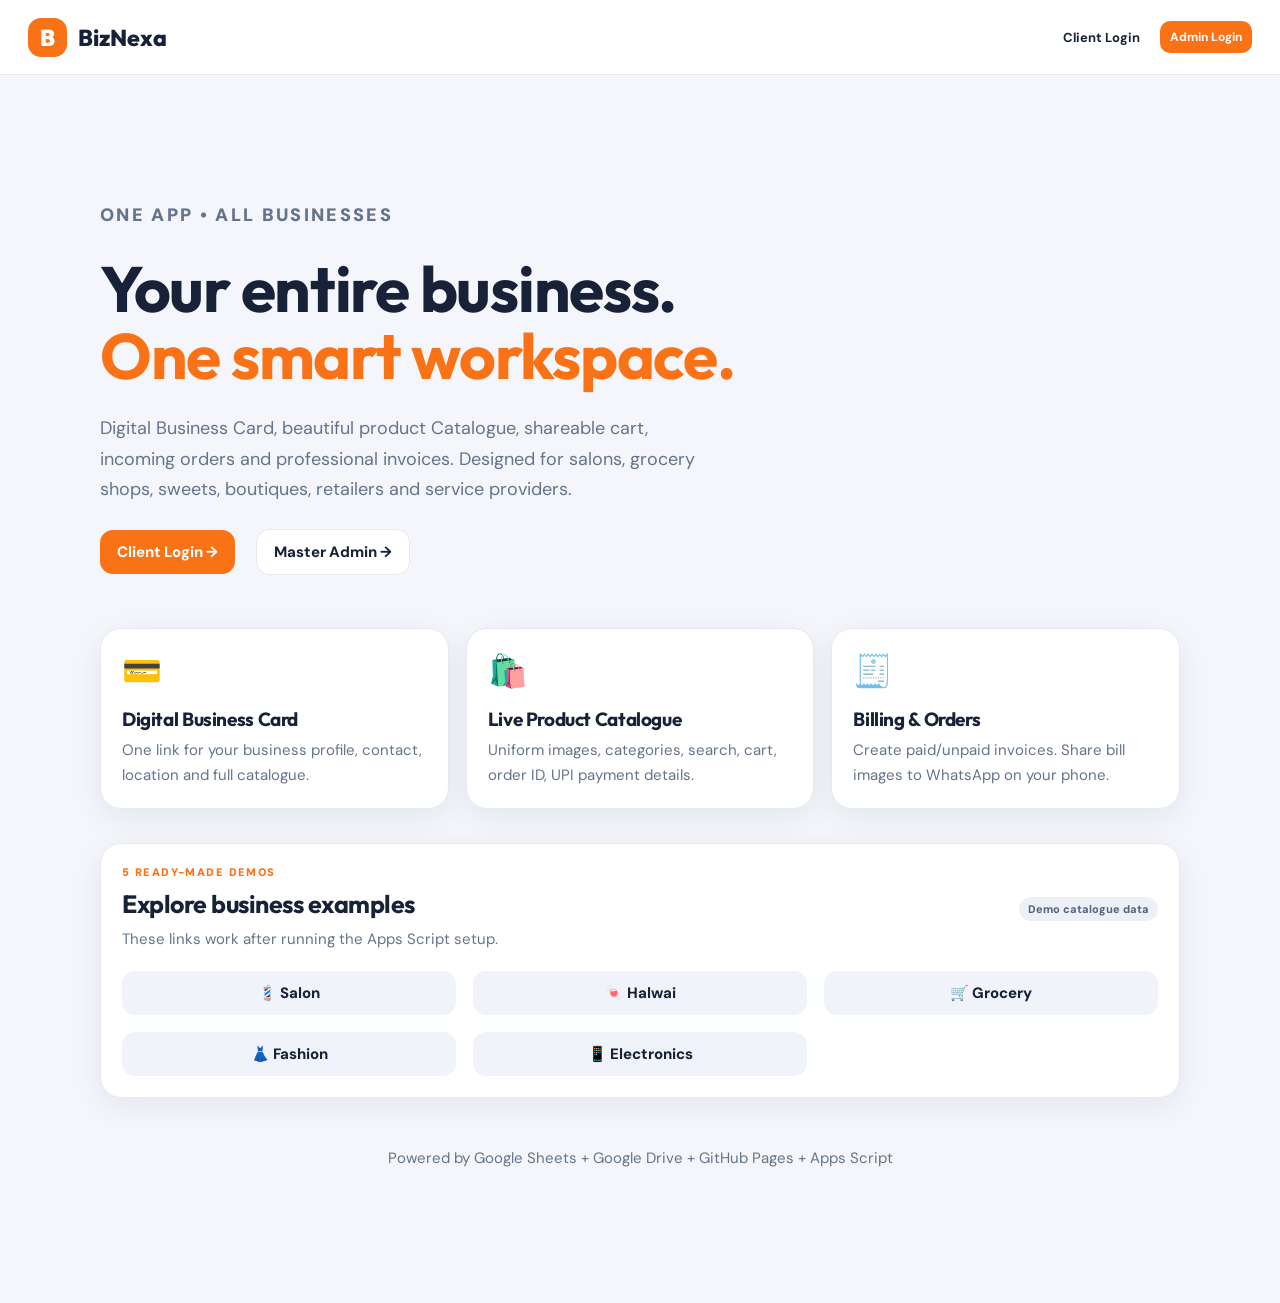
==== index.html @ fbf1768d "Add files via upload" ====
<!DOCTYPE html><html lang="en"><head><meta charset="UTF-8"><meta name="viewport" content="width=device-width,initial-scale=1,viewport-fit=cover"><meta name="theme-color" content="#f97316"><title>BizNexa — Business Card · Catalogue · Billing</title><link rel="icon" href="icon-192.png"><link rel="manifest" href="manifest.webmanifest"><link rel="stylesheet" href="style.css"></head><body>
<header class="topbar"><a href="index.html" class="brand"><span class="brandmark">B</span> BizNexa</a><div class="navlinks"><a href="login.html">Client Login</a><a href="admin.html" class="btn small" style="color:#fff">Admin Login</a></div></header>
<main class="container"><section class="hero"><p class="eyebrow">ONE APP • ALL BUSINESSES</p><h1>Your entire business.<br><span class="highlight">One smart workspace.</span></h1><p>Digital Business Card, beautiful product Catalogue, shareable cart, incoming orders and professional invoices. Designed for salons, grocery shops, sweets, boutiques, retailers and service providers.</p><div class="flex wrap"><a class="btn" href="login.html">Client Login →</a><a class="btn ghost" href="admin.html">Master Admin →</a></div></section>
<section class="grid3" style="margin:8px 0 34px"><div class="card"><div style="font-size:32px;margin-bottom:15px">💳</div><h3>Digital Business Card</h3><p class="subtitle">One link for your business profile, contact, location and full catalogue.</p></div><div class="card"><div style="font-size:32px;margin-bottom:15px">🛍️</div><h3>Live Product Catalogue</h3><p class="subtitle">Uniform images, categories, search, cart, order ID, UPI payment details.</p></div><div class="card"><div style="font-size:32px;margin-bottom:15px">🧾</div><h3>Billing & Orders</h3><p class="subtitle">Create paid/unpaid invoices. Share bill images to WhatsApp on your phone.</p></div></section>
<div class="card" style="margin-bottom:40px"><div class="between wrap"><div><div class="eyebrow">5 READY-MADE DEMOS</div><h2>Explore business examples</h2><p class="subtitle">These links work after running the Apps Script setup.</p></div><span class="pill">Demo catalogue data</span></div><div class="grid3" style="margin-top:19px"><a class="btn secondary" href="card.html?id=DC0001">💈 Salon</a><a class="btn secondary" href="card.html?id=DC0002">🍬 Halwai</a><a class="btn secondary" href="card.html?id=DC0003">🛒 Grocery</a><a class="btn secondary" href="card.html?id=DC0004">👗 Fashion</a><a class="btn secondary" href="card.html?id=DC0005">📱 Electronics</a></div></div><p class="center muted" style="padding:10px 0 30px">Powered by Google Sheets + Google Drive + GitHub Pages + Apps Script</p></main>
<script src="config.js"></script><script src="shared.js"></script><script>BX.registerSW();</script></body></html>
---- style.css ----
@import url('https://fonts.googleapis.com/css2?family=DM+Sans:wght@400;500;600;700;800&family=Outfit:wght@400;500;600;700;800&display=swap');
:root{--accent:#f97316;--accent-deep:#ea580c;--ink:#172238;--muted:#64748b;--bg:#f4f6fb;--card:#fff;--line:#e5eaf2;--shadow:0 8px 30px rgba(20,35,60,.07);--light:#fff3e9;--hero-gradient:linear-gradient(125deg,#c2410c,#fb923c);--profile-radius:20px;--avatar-radius:19px;--hero-height:207px}

:root[data-theme=ocean]{--accent:#0e81bc;--accent-deep:#056393;--light:#e6f5ff;--hero-gradient:linear-gradient(145deg,#003b72,#0ea5e9);--profile-radius:27px;--avatar-radius:27px;--hero-height:223px}
:root[data-theme=emerald]{--accent:#059669;--accent-deep:#047857;--light:#e5fff3;--hero-gradient:linear-gradient(110deg,#064e3b,#34d399);--profile-radius:12px;--avatar-radius:50%;--hero-height:190px}
:root[data-theme=rose]{--accent:#df4d83;--accent-deep:#be2861;--light:#fff0f6;--hero-gradient:linear-gradient(140deg,#881337,#fb7185);--profile-radius:30px;--avatar-radius:50%;--hero-height:228px}
:root[data-theme=slate]{--accent:#475569;--accent-deep:#1e293b;--light:#eff3f8;--hero-gradient:linear-gradient(125deg,#0f172a,#64748b);--profile-radius:5px;--avatar-radius:9px;--hero-height:185px}
:root[data-theme=violet]{--accent:#8455d7;--accent-deep:#6d36bd;--light:#f4edff;--hero-gradient:linear-gradient(145deg,#4c1d95,#c084fc);--profile-radius:30px;--avatar-radius:50%;--hero-height:224px}
:root[data-theme=royal]{--accent:#2948b9;--accent-deep:#17276f;--light:#ecf0ff;--hero-gradient:linear-gradient(115deg,#121957,#304fd5 74%,#cbb16c);--profile-radius:8px;--avatar-radius:8px;--hero-height:240px}
:root[data-theme=crimson]{--accent:#cf3046;--accent-deep:#901c32;--light:#fff0ef;--hero-gradient:linear-gradient(135deg,#570a20,#ec5a53);--profile-radius:15px;--avatar-radius:50%;--hero-height:216px}
:root[data-theme=mint]{--accent:#078c85;--accent-deep:#046761;--light:#e5faf5;--hero-gradient:linear-gradient(135deg,#0d6d66,#8ce4c8);--profile-radius:33px;--avatar-radius:24px;--hero-height:194px}
:root[data-theme=midnight]{--accent:#1b728c;--accent-deep:#105369;--light:#e8f7fa;--hero-gradient:linear-gradient(130deg,#070e26,#193d5d 65%,#09a0b4);--profile-radius:7px;--avatar-radius:7px;--hero-height:245px}
*{box-sizing:border-box}html{scroll-behavior:smooth}body{margin:0;background:var(--bg);color:var(--ink);font:15px 'DM Sans',system-ui,-apple-system,sans-serif}h1,h2,h3,h4,p{margin:0}h1,h2,h3,h4{font-family:'Outfit','DM Sans',sans-serif;letter-spacing:-.02em}h1{font-size:35px}h2{font-size:25px}h3{font-size:19px}small{font-size:12px}a{color:inherit;text-decoration:none}button,input,select,textarea{font:inherit}button{cursor:pointer}button:disabled{opacity:.52;cursor:not-allowed}input,select,textarea{background:#fff;border:1px solid #dce3ee;border-radius:13px;padding:12px 13px;width:100%;color:var(--ink);outline:none}textarea{min-height:82px;resize:vertical}input:focus,select:focus,textarea:focus{border-color:var(--accent);box-shadow:0 0 0 3px var(--light)}label{display:block;margin-bottom:6px;color:#344257;font-size:13px;font-weight:700}.formfield{margin-bottom:14px}.two-col{display:grid;grid-template-columns:repeat(2,minmax(0,1fr));gap:13px}.three-col{display:grid;grid-template-columns:repeat(3,minmax(0,1fr));gap:13px}.full{grid-column:1/-1}.btn{border:0;display:inline-flex;justify-content:center;align-items:center;gap:8px;padding:12px 17px;border-radius:13px;background:var(--accent);color:#fff;font-weight:800;text-align:center;transition:.15s;white-space:nowrap}.btn:hover{filter:brightness(.96);transform:translateY(-1px)}.btn.secondary{color:var(--ink);background:#f0f3f9}.btn.ghost{border:1px solid var(--line);background:#fff;color:var(--ink)}.btn.outline{background:transparent;color:var(--accent);border:1px solid var(--accent)}.btn.danger{background:#fce8e8;color:#ba3333}.btn.green{background:#16a34a}.btn.small{font-size:12px;padding:8px 10px;border-radius:10px}.btn.wide{width:100%}.pill{display:inline-flex;align-items:center;border-radius:40px;padding:5px 9px;background:#edf1f7;color:#53657e;font-size:11px;font-weight:800}.pill.good{background:#e0f6e9;color:#0b8a56}.pill.bad{background:#fee7e7;color:#b53333}.pill.warn{background:#fff0db;color:#ae7013}.muted{color:var(--muted)}.accent{color:var(--accent)}.hide{display:none!important}.container{max-width:1120px;margin:0 auto;padding:27px 20px 105px}.narrow{max-width:530px;margin:auto}.card{background:var(--card);border:1px solid var(--line);border-radius:21px;padding:21px;box-shadow:var(--shadow)}.stack{display:flex;flex-direction:column;gap:15px}.flex{display:flex;gap:12px;align-items:center}.between{display:flex;justify-content:space-between;align-items:center;gap:12px}.wrap{flex-wrap:wrap}.topbar{height:75px;display:flex;align-items:center;justify-content:space-between;padding:0 28px;background:rgba(255,255,255,.93);border-bottom:1px solid var(--line);position:sticky;top:0;z-index:20;backdrop-filter:blur(12px)}.brand{display:flex;align-items:center;gap:11px;font-family:Outfit;font-size:23px;font-weight:800}.brandmark{height:39px;width:39px;display:grid;place-items:center;border-radius:13px;background:var(--accent);color:#fff;font-weight:900}.navlinks{display:flex;gap:8px;align-items:center}.navlinks a{font-size:13px;font-weight:700;padding:9px 12px;border-radius:10px}.navlinks a:hover{background:#f2f5fa}.page-title{display:flex;justify-content:space-between;align-items:flex-end;gap:16px;margin-bottom:23px}.eyebrow{text-transform:uppercase;letter-spacing:.13em;font-size:11px;color:var(--accent);font-weight:900;margin-bottom:9px}.subtitle{color:var(--muted);line-height:1.65;margin-top:7px}.grid2{display:grid;grid-template-columns:repeat(2,minmax(0,1fr));gap:17px}.grid3{display:grid;grid-template-columns:repeat(3,minmax(0,1fr));gap:17px}.grid4{display:grid;grid-template-columns:repeat(4,minmax(0,1fr));gap:14px}.metric{padding:20px;background:white;border:1px solid var(--line);border-radius:18px}.metric strong{display:block;font:800 31px Outfit;margin:8px 0 4px}.metric span{font-size:12px;color:var(--muted)}.section-head{display:flex;justify-content:space-between;align-items:center;gap:12px;margin-bottom:16px}.section-head p{color:var(--muted);font-size:13px;margin-top:5px}.tabs{display:flex;flex-wrap:wrap;gap:8px;margin-bottom:19px}.tab{padding:10px 15px;border:1px solid var(--line);background:white;border-radius:13px;color:#526174;font-weight:800;font-size:13px}.tab.active{color:#fff;background:var(--ink);border-color:var(--ink)}.table-wrap{overflow:auto;border-radius:14px;border:1px solid var(--line)}table{width:100%;border-collapse:collapse;white-space:nowrap;background:#fff}th{background:#f3f6fa;color:#59667b;font-size:11px;text-transform:uppercase;letter-spacing:.05em;text-align:left;padding:13px}td{padding:13px;border-top:1px solid #edf0f5;font-size:13px;vertical-align:middle}.empty{padding:55px 18px;text-align:center;color:var(--muted)}.empty .emoji{font-size:39px;margin-bottom:10px}.toast{position:fixed;z-index:1000;bottom:22px;left:50%;transform:translateX(-50%);background:#1b2940;color:white;box-shadow:0 14px 32px #10203055;padding:14px 19px;border-radius:12px;max-width:min(92vw,510px);text-align:center;display:none;font-weight:700}.toast.success{background:#087b54}.toast.error{background:#b93b44}.modal-backdrop{position:fixed;inset:0;background:#0a1726aa;display:flex;align-items:center;justify-content:center;padding:20px;z-index:80}.modal{background:#fff;border-radius:21px;padding:24px;max-width:720px;width:100%;max-height:90vh;overflow:auto;position:relative;box-shadow:0 20px 70px #10203055}.modal-close{position:absolute;right:15px;top:14px;border:0;background:#f0f2f6;border-radius:9px;width:30px;height:30px}.modal h2{padding-right:35px;margin-bottom:16px}.loading{display:flex;flex-direction:column;justify-content:center;align-items:center;min-height:250px;color:var(--muted);gap:15px}.spinner{border:4px solid #e5eaf3;border-top-color:var(--accent);width:33px;height:33px;border-radius:50%;animation:spin 1s linear infinite}@keyframes spin{to{transform:rotate(360deg)}}.image-placeholder{width:100%;height:100%;display:flex;flex-direction:column;justify-content:center;align-items:center;background:linear-gradient(135deg,#f4f6fb,#e6ebf4);color:#8190a2;gap:8px;min-height:100px}.image-placeholder span{font-size:39px}.image-placeholder small{font-weight:700}.avatar{height:66px;width:66px;border-radius:var(--avatar-radius);overflow:hidden;background:#fff;border:3px solid #fff;box-shadow:0 8px 22px #0002;flex-shrink:0}.avatar img{width:100%;height:100%;object-fit:contain}.avatar .image-placeholder{min-height:60px}.product-grid{display:grid;grid-template-columns:repeat(2,minmax(0,1fr));gap:14px}.product{background:#fff;border:1px solid var(--line);border-radius:17px;overflow:hidden;box-shadow:0 5px 18px #14233c08}.product-pic{height:180px;overflow:hidden;position:relative;background:#f2f5f8;cursor:zoom-in}.product-pic img{height:100%;width:100%;object-fit:cover;display:block}.product-body{padding:13px}.product-body h3{font-size:16px;line-height:1.3;min-height:21px}.product-body p{font-size:12px;color:var(--muted);margin:7px 0 10px}.price{font-weight:900;font-size:17px}.oldprice{text-decoration:line-through;color:#9aa6b7;font-size:12px;margin-left:6px}.product .btn{width:100%;margin-top:13px}.center{text-align:center}.cta-grid{display:grid;grid-template-columns:repeat(2,minmax(0,1fr));gap:12px}.action-tile{border:1px solid var(--line);background:white;border-radius:18px;padding:24px 15px;text-align:center;min-height:142px;cursor:pointer;transition:.15s}.action-tile:hover{border-color:var(--accent);transform:translateY(-2px)}.action-tile .ico{display:grid;place-items:center;margin:0 auto 13px;border-radius:15px;background:var(--light);height:55px;width:55px;font-size:26px}.action-tile h3{font-size:15px}.action-tile p{color:var(--muted);font-size:12px;margin-top:5px}.business-shell{max-width:550px;margin:auto;min-height:100vh;background:#fff;box-shadow:0 0 80px #13274418;position:relative;padding-bottom:85px}.public-cover{height:var(--hero-height);background:var(--hero-gradient);position:relative;overflow:hidden}.public-cover:before,.public-cover:after{content:'';position:absolute;border:1px solid #fff4;border-radius:100%;width:270px;height:270px;right:-50px;top:-130px}.public-cover:after{width:180px;height:180px;right:80px;top:80px}.public-head{margin:-58px 19px 0;position:relative;z-index:2;background:#fff;border:1px solid var(--line);border-radius:var(--profile-radius);padding:23px;box-shadow:0 13px 35px #14233c14}.public-head .avatar{height:96px;width:96px;margin-bottom:15px}.public-head h1{font-size:27px;line-height:1.14}.public-head .subtitle{margin-top:10px}.public-section{padding:22px 19px 0}.public-section h2{font-size:20px;margin-bottom:13px}.info-line{display:flex;align-items:flex-start;gap:13px;margin:12px 0;color:#475569;font-size:13px;line-height:1.5}.info-line b{color:var(--ink)}.action-row{display:grid;grid-template-columns:repeat(3,1fr);gap:9px;margin-top:17px}.action-row a{border-radius:13px;background:var(--light);color:var(--accent-deep);padding:13px 8px;text-align:center;font-size:12px;font-weight:800}.action-row a span{font-size:20px;display:block;margin-bottom:5px}.public-foot{padding:28px 18px;color:#90a1b5;text-align:center;font-size:12px}.frozen-content{filter:blur(7px);pointer-events:none;user-select:none;max-height:100vh;overflow:hidden}.freeze-overlay{position:fixed;inset:0;background:#fff8;backdrop-filter:blur(1px);display:grid;place-items:center;z-index:99;padding:24px}.freeze-overlay>div{background:white;border:1px solid #e0e5ed;border-radius:22px;padding:36px 24px;text-align:center;max-width:380px;box-shadow:0 20px 60px #1b2d4b22}.freeze-overlay h2{margin:14px 0 9px}.catalog-top{padding:24px 18px;background:#fff;border-bottom:1px solid var(--line);position:sticky;top:0;z-index:15}.catalog-top .avatar{width:51px;height:51px;border-radius:15px}.catalog-top h1{font-size:22px}.search-row{margin-top:17px;display:flex;gap:9px}.search-row input{background:#f5f7fb}.categories{display:flex;overflow:auto;gap:8px;padding:13px 18px;scrollbar-width:none}.chip{border:1px solid #e2e8f0;white-space:nowrap;background:#fff;border-radius:40px;padding:9px 14px;font-size:12px;font-weight:800}.chip.active{border-color:var(--accent);background:var(--light);color:var(--accent-deep)}.floating-cart{position:fixed;bottom:22px;left:50%;transform:translateX(-50%);width:min(510px,calc(100% - 32px));border-radius:15px;padding:15px 20px;color:#fff;background:var(--ink);display:flex;align-items:center;justify-content:space-between;font-weight:800;box-shadow:0 12px 30px #17223866;z-index:30;cursor:pointer}.cart-line{display:flex;align-items:center;justify-content:space-between;padding:11px 0;border-bottom:1px solid var(--line);gap:12px}.qty-controls{display:flex;align-items:center;gap:10px}.qty-controls button{width:29px;height:29px;border:1px solid var(--line);border-radius:8px;background:#f2f5f9;font-weight:900}.login-bg{min-height:100vh;display:grid;place-items:center;padding:24px;background:radial-gradient(circle at top right,#ffedda 0,transparent 35%),#f4f6fb}.login-card{width:min(460px,100%);padding:34px;border-radius:25px;background:white;box-shadow:0 22px 60px #15294d16;border:1px solid var(--line)}.login-card .brand{justify-content:center;margin-bottom:25px}.login-card h1{font-size:31px}.login-card p{color:var(--muted);margin:8px 0 25px;line-height:1.6}.hero{padding:74px 0 45px}.hero h1{font-size:clamp(38px,5vw,64px);line-height:1.05;max-width:800px}.hero p{max-width:620px;color:var(--muted);font-size:18px;line-height:1.7;margin:24px 0}.hero .btn{margin-right:9px}.highlight{color:var(--accent)}.banner{background:var(--light);border:1px solid var(--accent);border-radius:14px;padding:15px;margin-bottom:18px;color:#9b5305}.quick{font-size:12px;color:var(--muted);line-height:1.7}.zoom-image{width:100%;max-height:70vh;object-fit:contain;border-radius:13px}.rowactions{display:flex;gap:6px;flex-wrap:wrap}.blocked{border:1px solid #ffcece;background:#fff2f1;border-radius:16px;padding:19px;color:#9f2828;margin-bottom:18px}.product-small{height:50px;width:50px;object-fit:cover;border-radius:9px}.footnav{position:fixed;bottom:0;left:0;right:0;background:#fff;border-top:1px solid var(--line);display:none;z-index:25;justify-content:space-around;padding:8px 2px max(8px,env(safe-area-inset-bottom))}.footnav button{border:0;background:transparent;color:#64748b;font-size:10px;font-weight:800;padding:6px 12px}.footnav span{display:block;font-size:21px;margin-bottom:5px}
@media(max-width:800px){.container{padding:19px 13px 94px}.topbar{padding:0 15px;height:66px}.navlinks a{padding:8px;font-size:11px}.navlinks a.hide-mobile{display:none}.grid4,.grid3{grid-template-columns:repeat(2,minmax(0,1fr))}.grid2{grid-template-columns:1fr}.page-title{align-items:flex-start}.page-title h1{font-size:27px}.card{padding:17px}.footnav{display:flex}.product-grid{gap:11px}.product-pic{height:150px}.hero{padding-top:40px}.hero h1{font-size:41px}}
@media(max-width:460px){.two-col,.three-col{grid-template-columns:1fr}.grid4{grid-template-columns:repeat(2,minmax(0,1fr))}.metric{padding:14px}.metric strong{font-size:23px}.product-pic{height:146px}.product-body{padding:11px}.product-body h3{font-size:14px}.price{font-size:15px}.btn{font-size:13px}.login-card{padding:27px}.page-title{flex-direction:column;align-items:stretch}}


/* v1.1 optional links + independent ON/OFF settings */
.edit-panel{padding:20px;margin:18px 0;background:#f8fafd;border:1px solid var(--line);border-radius:17px}
.edit-panel h3{font-size:18px}.theme-choices{display:grid;grid-template-columns:repeat(5,minmax(0,1fr));gap:9px;margin:12px 0}
.theme-choice{background:#fff;border:2px solid #e6ebf2;border-radius:14px;padding:10px 5px;display:flex;flex-direction:column;align-items:center;gap:8px;min-width:0;color:#526175;font-size:11px;font-weight:800}
.theme-choice.selected{border-color:var(--accent);background:var(--light);color:var(--ink);box-shadow:0 3px 12px #10203012}
.theme-dot{width:30px;height:30px;border-radius:50%;border:3px solid #fff;box-shadow:0 1px 6px #14233c33}
.swatch-amber{background:#f97316}.swatch-ocean{background:#0e81bc}.swatch-emerald{background:#059669}.swatch-rose{background:#df4d83}.swatch-slate{background:#475569}.swatch-violet{background:#8455d7}.swatch-royal{background:#2948b9}.swatch-crimson{background:#cf3046}.swatch-mint{background:#078c85}.swatch-midnight{background:#0b1832}
.theme-select{max-width:280px;margin-bottom:12px}.theme-live-preview{min-height:84px;display:flex;align-items:center;gap:15px;padding:15px 17px;background:var(--hero-gradient);color:#fff;border-radius:var(--profile-radius);box-shadow:0 9px 19px #13274424}
.theme-live-preview .theme-mini-logo{width:44px;height:44px;display:grid;place-items:center;background:#fff3;color:inherit;border:1px solid #fff5;border-radius:var(--avatar-radius);font-size:20px;font-weight:900}
.theme-live-preview div{flex:1;min-width:0}.theme-live-preview small{display:block;opacity:.82;font-size:11px;margin-top:4px}.theme-live-preview b{font-size:17px}
.social-edit-row{background:#fff;border:1px solid #e1e9f1;border-radius:14px;padding:14px}.social-edit-heading{display:flex;justify-content:space-between;align-items:center;gap:9px;margin-bottom:12px}
.social-edit-type{display:flex;align-items:center;gap:9px;font-size:13px}.social-icon-sample{width:34px;height:34px;border-radius:10px;display:grid;place-items:center;background:var(--light);color:var(--accent)}.social-edit-row.social-off{opacity:.68}
.social-switch{display:flex;align-items:center;gap:7px;white-space:nowrap;margin:0;font-size:11px}.social-switch input{width:17px;height:17px;accent-color:var(--accent);box-shadow:none}.social-remove{background:#fee8e8;color:#9e2929;border:0;border-radius:8px;width:30px;height:30px;flex-shrink:0}
.empty-social{border:1px dashed #bdc9d8;color:#79879a;border-radius:12px;padding:17px;text-align:center;font-size:13px}
.social-links{display:grid;grid-template-columns:repeat(2,minmax(0,1fr));gap:10px}.social-link{display:flex;align-items:center;gap:9px;min-width:0;padding:11px 12px;border:1px solid var(--line);background:#fff;border-radius:14px;box-shadow:0 3px 13px #1020300a;font-weight:800;font-size:13px;color:#334155;transition:transform .15s,border-color .15s}
.social-link:hover{transform:translateY(-2px);border-color:var(--accent)}.social-link svg{flex:0 0 auto}.social-link span{overflow:hidden;text-overflow:ellipsis;white-space:nowrap}
.social-facebook svg{color:#1877f2}.social-instagram svg{color:#d94689}.social-youtube svg{color:#f00}.social-link.social-linkedin svg{color:#0a66c2}.social-whatsapp svg{color:#16a34a}.social-x svg{color:#101010}.social-telegram svg{color:#229ed9}.social-pinterest svg{color:#bd081c}.social-tiktok svg{color:#111827}.social-threads svg{color:#111827}.social-maps svg{color:#16a34a}.social-website svg{color:var(--accent)}
.social-compact{grid-template-columns:repeat(auto-fit,minmax(140px,1fr));gap:8px}.social-compact .social-link{padding:9px 10px;font-size:12px}
.create-social{border:1px solid var(--line);padding:13px;border-radius:13px;margin:10px 0 17px}.create-social summary{font-weight:800;cursor:pointer}
:root[data-theme=royal] .public-cover:before{border-width:5px;border-color:#ffffff22;border-radius:20px;transform:rotate(-18deg)}
:root[data-theme=slate] .public-cover:before,:root[data-theme=midnight] .public-cover:before{border-radius:5px;transform:rotate(25deg)}
:root[data-theme=mint] .public-head{box-shadow:0 17px 35px #0a6f5920}
@media(max-width:480px){.theme-choices{grid-template-columns:repeat(5,minmax(0,1fr));gap:5px}.theme-choice{font-size:9px;padding:8px 2px}.theme-dot{width:24px;height:24px}.social-links{grid-template-columns:repeat(2,minmax(0,1fr))}.edit-panel{padding:13px}.social-edit-heading{flex-wrap:wrap}}

/* v1.2 fixed social inputs */
.social-fixed-field{border:1px solid #dbe6f2;padding:13px;border-radius:14px;background:#fff}
.social-fixed-title{display:flex;align-items:center;gap:10px;margin-bottom:10px!important;font-weight:800;color:var(--ink)}
.social-fixed-field input.fixed-social-url{font-size:13px}
.social-fixed-field .social-switch{margin-top:9px}
.invalid-link{border-color:#dc2626!important;background:#fff7f7!important}
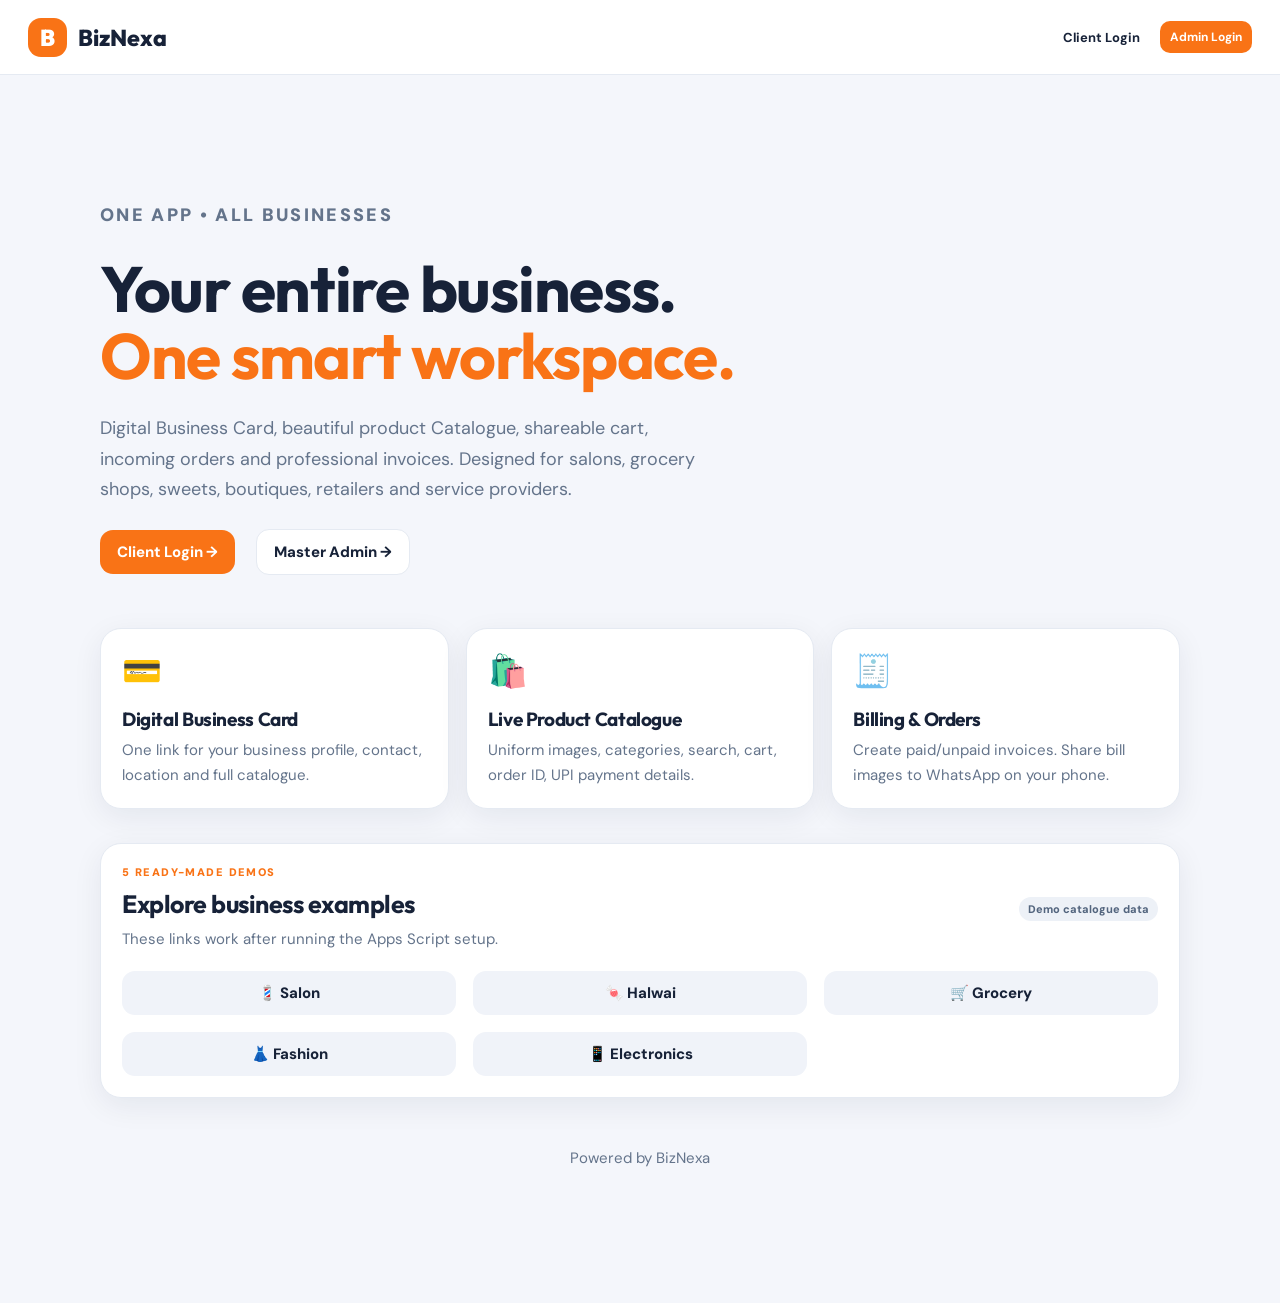
==== commit c9f77301: "Update index.html" ====
--- a/index.html
+++ b/index.html
@@ -2,5 +2,5 @@
 <header class="topbar"><a href="index.html" class="brand"><span class="brandmark">B</span> BizNexa</a><div class="navlinks"><a href="login.html">Client Login</a><a href="admin.html" class="btn small" style="color:#fff">Admin Login</a></div></header>
 <main class="container"><section class="hero"><p class="eyebrow">ONE APP • ALL BUSINESSES</p><h1>Your entire business.<br><span class="highlight">One smart workspace.</span></h1><p>Digital Business Card, beautiful product Catalogue, shareable cart, incoming orders and professional invoices. Designed for salons, grocery shops, sweets, boutiques, retailers and service providers.</p><div class="flex wrap"><a class="btn" href="login.html">Client Login →</a><a class="btn ghost" href="admin.html">Master Admin →</a></div></section>
 <section class="grid3" style="margin:8px 0 34px"><div class="card"><div style="font-size:32px;margin-bottom:15px">💳</div><h3>Digital Business Card</h3><p class="subtitle">One link for your business profile, contact, location and full catalogue.</p></div><div class="card"><div style="font-size:32px;margin-bottom:15px">🛍️</div><h3>Live Product Catalogue</h3><p class="subtitle">Uniform images, categories, search, cart, order ID, UPI payment details.</p></div><div class="card"><div style="font-size:32px;margin-bottom:15px">🧾</div><h3>Billing & Orders</h3><p class="subtitle">Create paid/unpaid invoices. Share bill images to WhatsApp on your phone.</p></div></section>
-<div class="card" style="margin-bottom:40px"><div class="between wrap"><div><div class="eyebrow">5 READY-MADE DEMOS</div><h2>Explore business examples</h2><p class="subtitle">These links work after running the Apps Script setup.</p></div><span class="pill">Demo catalogue data</span></div><div class="grid3" style="margin-top:19px"><a class="btn secondary" href="card.html?id=DC0001">💈 Salon</a><a class="btn secondary" href="card.html?id=DC0002">🍬 Halwai</a><a class="btn secondary" href="card.html?id=DC0003">🛒 Grocery</a><a class="btn secondary" href="card.html?id=DC0004">👗 Fashion</a><a class="btn secondary" href="card.html?id=DC0005">📱 Electronics</a></div></div><p class="center muted" style="padding:10px 0 30px">Powered by Google Sheets + Google Drive + GitHub Pages + Apps Script</p></main>
+<div class="card" style="margin-bottom:40px"><div class="between wrap"><div><div class="eyebrow">5 READY-MADE DEMOS</div><h2>Explore business examples</h2><p class="subtitle">These links work after running the Apps Script setup.</p></div><span class="pill">Demo catalogue data</span></div><div class="grid3" style="margin-top:19px"><a class="btn secondary" href="card.html?id=DC0001">💈 Salon</a><a class="btn secondary" href="card.html?id=DC0002">🍬 Halwai</a><a class="btn secondary" href="card.html?id=DC0003">🛒 Grocery</a><a class="btn secondary" href="card.html?id=DC0004">👗 Fashion</a><a class="btn secondary" href="card.html?id=DC0005">📱 Electronics</a></div></div><p class="center muted" style="padding:10px 0 30px">Powered by BizNexa</p></main>
 <script src="config.js"></script><script src="shared.js"></script><script>BX.registerSW();</script></body></html>
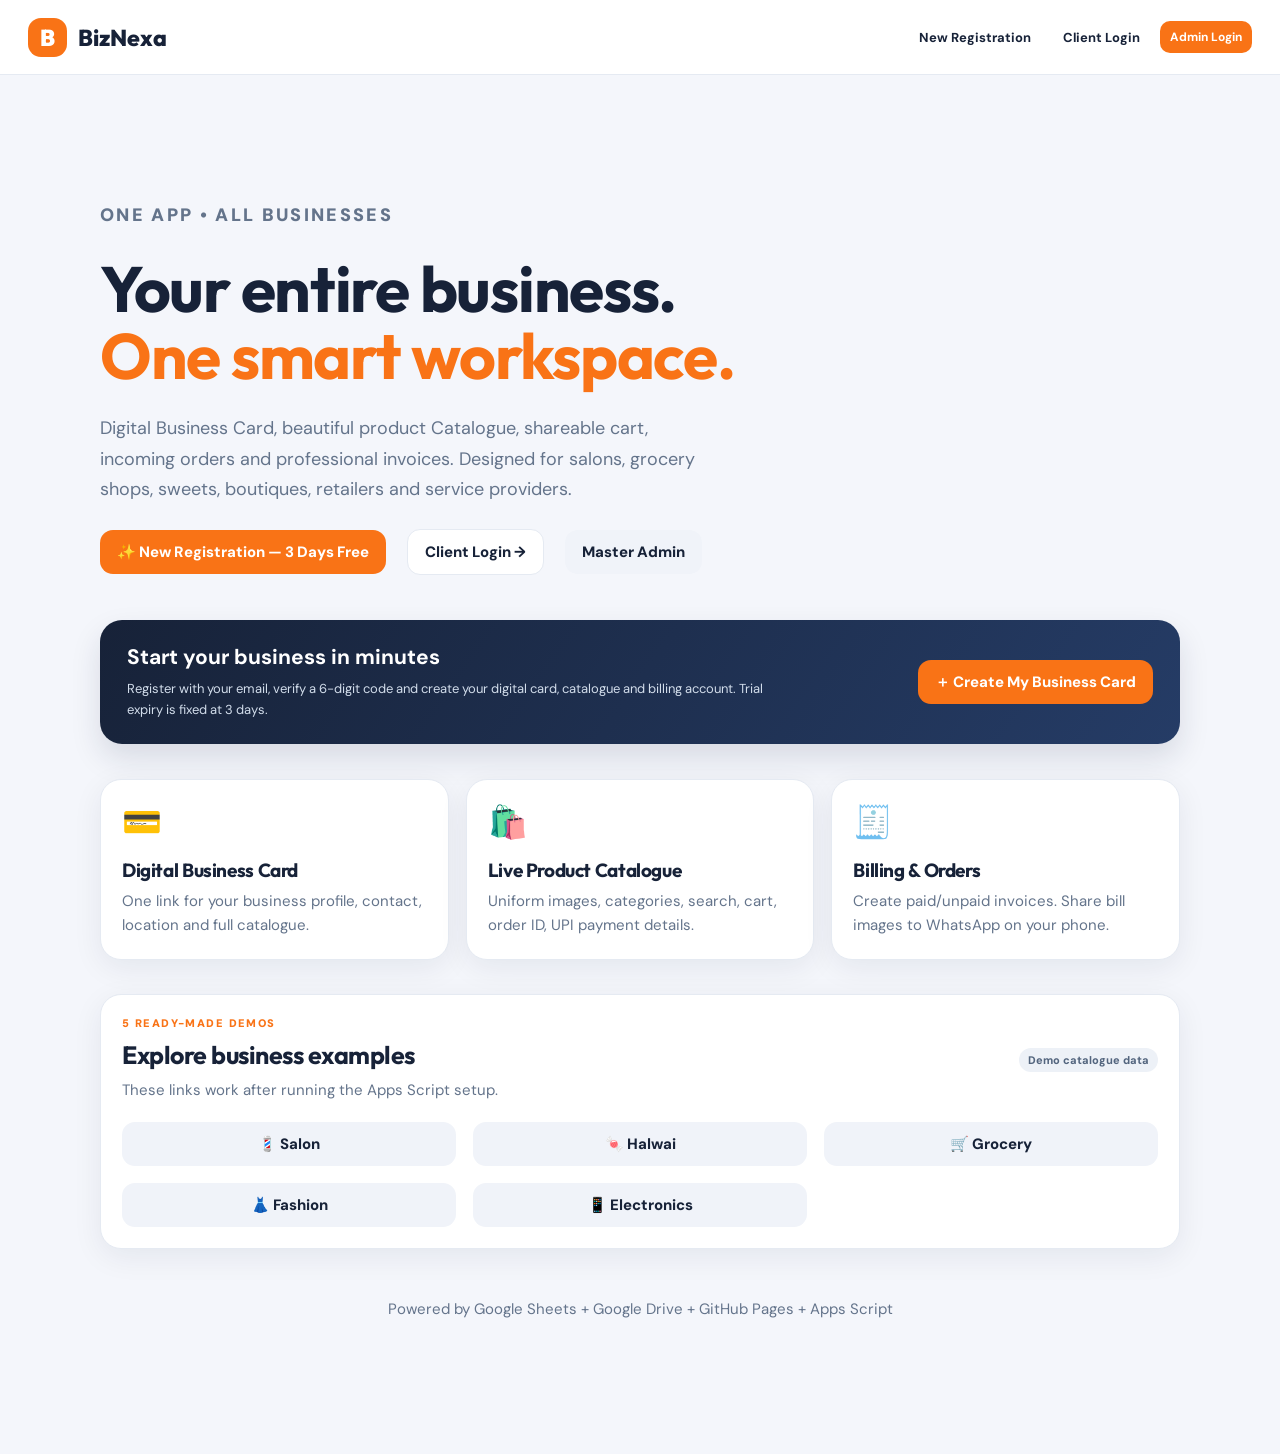
==== commit 0fadb4cd: "Add files via upload" ====
--- a/index.html
+++ b/index.html
@@ -1,6 +1,7 @@
 <!DOCTYPE html><html lang="en"><head><meta charset="UTF-8"><meta name="viewport" content="width=device-width,initial-scale=1,viewport-fit=cover"><meta name="theme-color" content="#f97316"><title>BizNexa — Business Card · Catalogue · Billing</title><link rel="icon" href="icon-192.png"><link rel="manifest" href="manifest.webmanifest"><link rel="stylesheet" href="style.css"></head><body>
-<header class="topbar"><a href="index.html" class="brand"><span class="brandmark">B</span> BizNexa</a><div class="navlinks"><a href="login.html">Client Login</a><a href="admin.html" class="btn small" style="color:#fff">Admin Login</a></div></header>
-<main class="container"><section class="hero"><p class="eyebrow">ONE APP • ALL BUSINESSES</p><h1>Your entire business.<br><span class="highlight">One smart workspace.</span></h1><p>Digital Business Card, beautiful product Catalogue, shareable cart, incoming orders and professional invoices. Designed for salons, grocery shops, sweets, boutiques, retailers and service providers.</p><div class="flex wrap"><a class="btn" href="login.html">Client Login →</a><a class="btn ghost" href="admin.html">Master Admin →</a></div></section>
+<header class="topbar"><a href="index.html" class="brand"><span class="brandmark">B</span> BizNexa</a><div class="navlinks"><a href="register.html">New Registration</a><a href="login.html">Client Login</a><a href="admin.html" class="btn small" style="color:#fff">Admin Login</a></div></header>
+<main class="container"><section class="hero"><p class="eyebrow">ONE APP • ALL BUSINESSES</p><h1>Your entire business.<br><span class="highlight">One smart workspace.</span></h1><p>Digital Business Card, beautiful product Catalogue, shareable cart, incoming orders and professional invoices. Designed for salons, grocery shops, sweets, boutiques, retailers and service providers.</p><div class="flex wrap"><a class="btn" href="register.html">✨ New Registration — 3 Days Free</a><a class="btn ghost" href="login.html">Client Login →</a><a class="btn secondary" href="admin.html">Master Admin</a></div></section>
+<section class="trial-banner"><div><b>Start your business in minutes</b><p>Register with your email, verify a 6-digit code and create your digital card, catalogue and billing account. Trial expiry is fixed at 3 days.</p></div><a href="register.html" class="btn">＋ Create My Business Card</a></section>
 <section class="grid3" style="margin:8px 0 34px"><div class="card"><div style="font-size:32px;margin-bottom:15px">💳</div><h3>Digital Business Card</h3><p class="subtitle">One link for your business profile, contact, location and full catalogue.</p></div><div class="card"><div style="font-size:32px;margin-bottom:15px">🛍️</div><h3>Live Product Catalogue</h3><p class="subtitle">Uniform images, categories, search, cart, order ID, UPI payment details.</p></div><div class="card"><div style="font-size:32px;margin-bottom:15px">🧾</div><h3>Billing & Orders</h3><p class="subtitle">Create paid/unpaid invoices. Share bill images to WhatsApp on your phone.</p></div></section>
-<div class="card" style="margin-bottom:40px"><div class="between wrap"><div><div class="eyebrow">5 READY-MADE DEMOS</div><h2>Explore business examples</h2><p class="subtitle">These links work after running the Apps Script setup.</p></div><span class="pill">Demo catalogue data</span></div><div class="grid3" style="margin-top:19px"><a class="btn secondary" href="card.html?id=DC0001">💈 Salon</a><a class="btn secondary" href="card.html?id=DC0002">🍬 Halwai</a><a class="btn secondary" href="card.html?id=DC0003">🛒 Grocery</a><a class="btn secondary" href="card.html?id=DC0004">👗 Fashion</a><a class="btn secondary" href="card.html?id=DC0005">📱 Electronics</a></div></div><p class="center muted" style="padding:10px 0 30px">Powered by BizNexa</p></main>
+<div class="card" style="margin-bottom:40px"><div class="between wrap"><div><div class="eyebrow">5 READY-MADE DEMOS</div><h2>Explore business examples</h2><p class="subtitle">These links work after running the Apps Script setup.</p></div><span class="pill">Demo catalogue data</span></div><div class="grid3" style="margin-top:19px"><a class="btn secondary" href="card.html?id=DC0001">💈 Salon</a><a class="btn secondary" href="card.html?id=DC0002">🍬 Halwai</a><a class="btn secondary" href="card.html?id=DC0003">🛒 Grocery</a><a class="btn secondary" href="card.html?id=DC0004">👗 Fashion</a><a class="btn secondary" href="card.html?id=DC0005">📱 Electronics</a></div></div><p class="center muted" style="padding:10px 0 30px">Powered by Google Sheets + Google Drive + GitHub Pages + Apps Script</p></main>
 <script src="config.js"></script><script src="shared.js"></script><script>BX.registerSW();</script></body></html>
--- a/style.css
+++ b/style.css
@@ -45,3 +45,12 @@
 .social-fixed-field input.fixed-social-url{font-size:13px}
 .social-fixed-field .social-switch{margin-top:9px}
 .invalid-link{border-color:#dc2626!important;background:#fff7f7!important}
+
+/* v1.3 · Public registration, secure email verification and account recovery */
+.trial-banner{background:linear-gradient(125deg,#172238,#253c66);color:#fff;border-radius:22px;padding:23px 27px;display:flex;align-items:center;justify-content:space-between;gap:22px;margin:0 0 35px;box-shadow:0 14px 30px #14233c20}.trial-banner b{font-size:21px}.trial-banner p{font-size:13px;line-height:1.65;color:#d2ddeb;margin-top:7px;max-width:650px}.trial-banner .btn{flex-shrink:0}
+.register-head{text-align:center;max-width:790px;margin:18px auto 24px}.register-head h1{font-size:clamp(31px,4vw,44px)}.register-head .subtitle{margin:11px auto}.trial-pill{display:inline-flex;align-items:center;gap:6px;border-radius:50px;background:#e7faef;color:#117047;padding:10px 16px;font-size:12px;font-weight:800;margin:15px 0 0}
+.register-card{max-width:820px;margin:auto;padding:29px}.steps{display:flex;gap:7px;margin-bottom:26px;border-bottom:1px solid var(--line);padding-bottom:22px}.step{flex:1;text-align:center;padding:9px 5px;border-radius:10px;font-size:11px;font-weight:800;background:#f0f4f8;color:#7e8ca0}.step.active{background:var(--light);color:var(--accent-deep);border:1px solid var(--accent)}
+.fixed-trial{border-radius:11px;border:1px solid #f6d8ac;background:#fffbef;color:#885212;font-size:12px;padding:14px;line-height:1.6;margin:6px 0 17px}.honeypot{position:absolute!important;left:-9999px!important;width:1px!important;height:1px!important;overflow:hidden}
+.auth-options{display:flex;align-items:center;justify-content:space-between;flex-wrap:wrap;gap:12px;font-weight:800;font-size:13px;margin-top:18px}.auth-options a{color:var(--accent-deep)}.auth-options a:hover{text-decoration:underline}
+.credentials{display:grid;grid-template-columns:minmax(95px,130px) 1fr;gap:13px;margin:22px 0;background:#f4f7fb;padding:19px;border-radius:14px;align-items:center;word-break:break-word}.credentials b{color:#62748a;font-size:12px}.credentials strong{font-size:22px;color:#0b7663}.success-icon{width:65px;height:65px;background:#daf8e8;color:#0f915b;border-radius:50%;display:grid;place-items:center;font-size:36px;font-weight:900;margin:0 auto 20px}#registration-success,#reset-success{text-align:center}#registration-success .credentials,#reset-success .credentials{text-align:left}#register-section .stack .btn{width:100%}
+@media(max-width:650px){.trial-banner{flex-direction:column;align-items:stretch;padding:20px}.trial-banner .btn{width:100%;white-space:normal}.register-card{padding:18px}.steps .step{font-size:10px}.register-head{margin:5px auto 17px}.register-head h1{font-size:30px}.trial-pill{font-size:11px}}
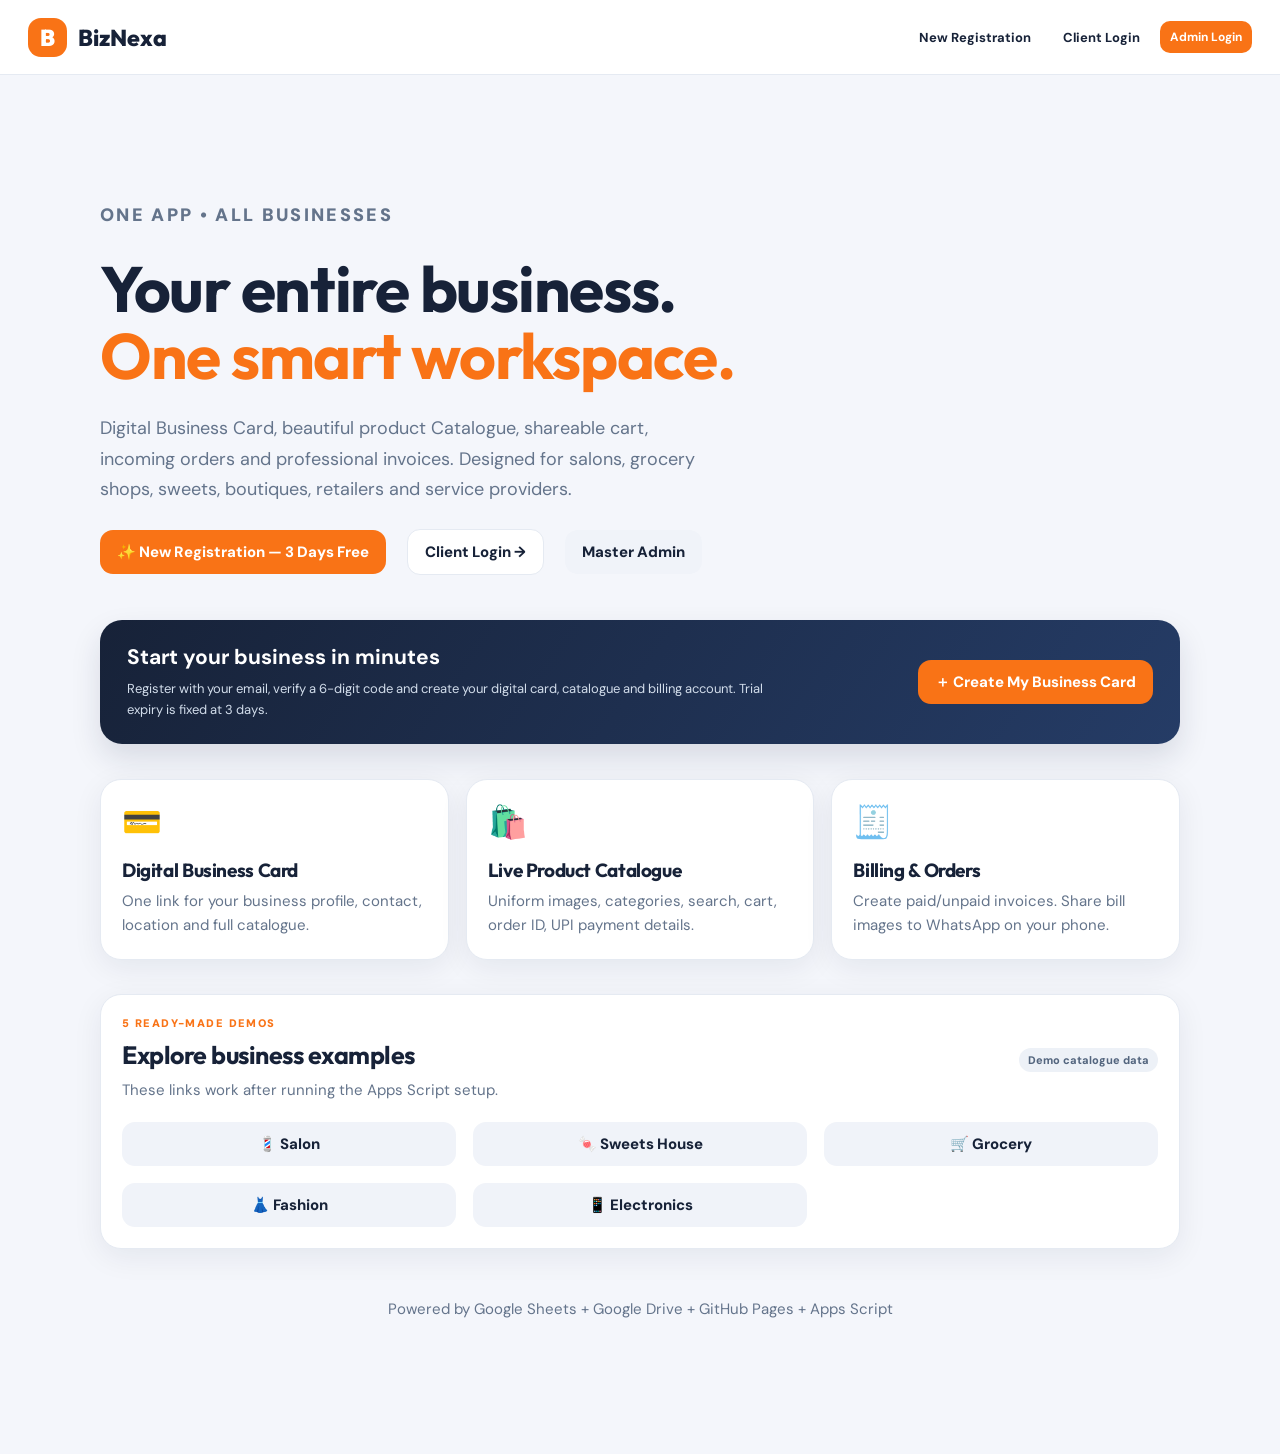
==== commit 0d13dd2a: "Fix duplicate demo section in index.html" ====
--- a/index.html
+++ b/index.html
@@ -3,5 +3,5 @@
 <main class="container"><section class="hero"><p class="eyebrow">ONE APP • ALL BUSINESSES</p><h1>Your entire business.<br><span class="highlight">One smart workspace.</span></h1><p>Digital Business Card, beautiful product Catalogue, shareable cart, incoming orders and professional invoices. Designed for salons, grocery shops, sweets, boutiques, retailers and service providers.</p><div class="flex wrap"><a class="btn" href="register.html">✨ New Registration — 3 Days Free</a><a class="btn ghost" href="login.html">Client Login →</a><a class="btn secondary" href="admin.html">Master Admin</a></div></section>
 <section class="trial-banner"><div><b>Start your business in minutes</b><p>Register with your email, verify a 6-digit code and create your digital card, catalogue and billing account. Trial expiry is fixed at 3 days.</p></div><a href="register.html" class="btn">＋ Create My Business Card</a></section>
 <section class="grid3" style="margin:8px 0 34px"><div class="card"><div style="font-size:32px;margin-bottom:15px">💳</div><h3>Digital Business Card</h3><p class="subtitle">One link for your business profile, contact, location and full catalogue.</p></div><div class="card"><div style="font-size:32px;margin-bottom:15px">🛍️</div><h3>Live Product Catalogue</h3><p class="subtitle">Uniform images, categories, search, cart, order ID, UPI payment details.</p></div><div class="card"><div style="font-size:32px;margin-bottom:15px">🧾</div><h3>Billing & Orders</h3><p class="subtitle">Create paid/unpaid invoices. Share bill images to WhatsApp on your phone.</p></div></section>
-<div class="card" style="margin-bottom:40px"><div class="between wrap"><div><div class="eyebrow">5 READY-MADE DEMOS</div><h2>Explore business examples</h2><p class="subtitle">These links work after running the Apps Script setup.</p></div><span class="pill">Demo catalogue data</span></div><div class="grid3" style="margin-top:19px"><a class="btn secondary" href="card.html?id=DC0001">💈 Salon</a><a class="btn secondary" href="card.html?id=DC0002">🍬 Halwai</a><a class="btn secondary" href="card.html?id=DC0003">🛒 Grocery</a><a class="btn secondary" href="card.html?id=DC0004">👗 Fashion</a><a class="btn secondary" href="card.html?id=DC0005">📱 Electronics</a></div></div><p class="center muted" style="padding:10px 0 30px">Powered by Google Sheets + Google Drive + GitHub Pages + Apps Script</p></main>
+<div class="card" style="margin-bottom:40px"><div class="between wrap"><div><div class="eyebrow">5 READY-MADE DEMOS</div><h2>Explore business examples</h2><p class="subtitle">These links work after running the Apps Script setup.</p></div><span class="pill">Demo catalogue data</span></div><div class="grid3" style="margin-top:19px"><a class="btn secondary" href="card.html?id=DC0001">💈 Salon</a><a class="btn secondary" href="card.html?id=DC0002">🍬 Sweets House</a><a class="btn secondary" href="card.html?id=DC0003">🛒 Grocery</a><a class="btn secondary" href="card.html?id=DC0004">👗 Fashion</a><a class="btn secondary" href="card.html?id=DC0005">📱 Electronics</a></div></div><p class="center muted" style="padding:10px 0 30px">Powered by Google Sheets + Google Drive + GitHub Pages + Apps Script</p></main>
 <script src="config.js"></script><script src="shared.js"></script><script>BX.registerSW();</script></body></html>
